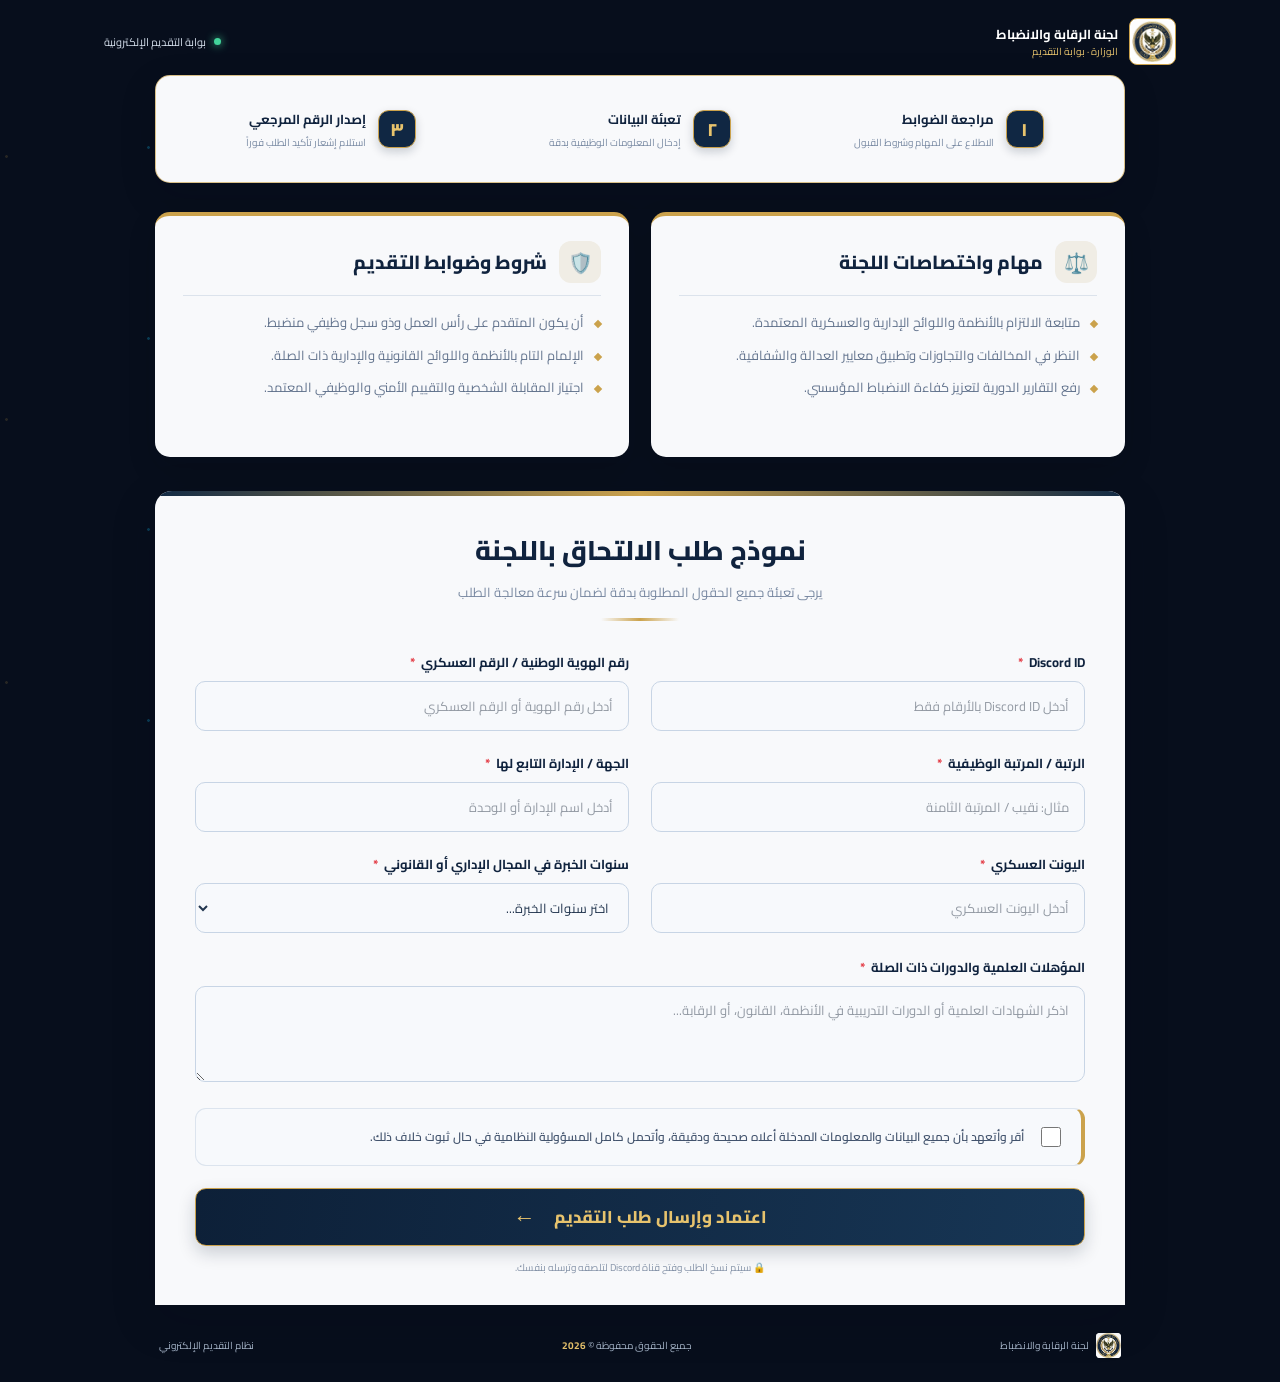
==== apply/index.html @ 3bff74b1 "v1" ====
<!DOCTYPE html>
<html lang="ar" dir="rtl">
<head>
  <meta charset="UTF-8">
  <meta name="viewport" content="width=device-width, initial-scale=1">
  <meta name="theme-color" content="#0b1b30">
  <title>نموذج طلب الالتحاق باللجنة</title>
  <link rel="preconnect" href="https://fonts.googleapis.com">
  <link rel="preconnect" href="https://fonts.gstatic.com" crossorigin>
  <link href="https://fonts.googleapis.com/css2?family=Cairo:wght@400;500;600;700;800&display=swap" rel="stylesheet">
  <link rel="stylesheet" href="style.css">
</head>
<body>
  <div class="backdrop-pattern"></div>
  <header class="site-header">
    <a class="brand" href="#" aria-label="بوابة لجنة الرقابة والانضباط">
      <span class="logo-wrap"><img src="logo.jpg" alt="شعار لجنة الرقابة والانضباط"></span>
      <span><b>لجنة الرقابة والانضباط</b><small>الوزارة · بوابة التقديم</small></span>
    </a>
    <div class="header-note"><i></i> بوابة التقديم الإلكترونية</div>
  </header>

  <main class="page">
    <section class="steps" aria-label="مراحل التقديم">
      <div class="step active"><span>١</span><div><b>مراجعة الضوابط</b><small>الاطلاع على المهام وشروط القبول</small></div></div>
      <div class="step"><span>٢</span><div><b>تعبئة البيانات</b><small>إدخال المعلومات الوظيفية بدقة</small></div></div>
      <div class="step"><span>٣</span><div><b>إصدار الرقم المرجعي</b><small>استلام إشعار تأكيد الطلب فوراً</small></div></div>
    </section>

    <section class="info-grid">
      <article class="info-card">
        <div class="info-title"><span class="info-icon">⚖️</span><h2>مهام واختصاصات اللجنة</h2></div>
        <ul>
          <li>متابعة الالتزام بالأنظمة واللوائح الإدارية والعسكرية المعتمدة.</li>
          <li>النظر في المخالفات والتجاوزات وتطبيق معايير العدالة والشفافية.</li>
          <li>رفع التقارير الدورية لتعزيز كفاءة الانضباط المؤسسي.</li>
        </ul>
      </article>
      <article class="info-card">
        <div class="info-title"><span class="info-icon">🛡️</span><h2>شروط وضوابط التقديم</h2></div>
        <ul>
          <li>أن يكون المتقدم على رأس العمل وذو سجل وظيفي منضبط.</li>
          <li>الإلمام التام بالأنظمة واللوائح القانونية والإدارية ذات الصلة.</li>
          <li>اجتياز المقابلة الشخصية والتقييم الأمني والوظيفي المعتمد.</li>
        </ul>
      </article>
    </section>

    <section class="form-panel" id="application">
      <div class="panel-topline"></div>
      <div class="form-heading">
        <span class="form-kicker">طلب انضمام إلكتروني</span>
        <h1>نموذج طلب الالتحاق باللجنة</h1>
        <p>يرجى تعبئة جميع الحقول المطلوبة بدقة لضمان سرعة معالجة الطلب</p>
        <span class="gold-divider"></span>
      </div>

      <form id="applicationForm">
        <div class="form-grid">
          <div class="field">
            <label for="discordId">Discord ID <em>*</em></label>
            <input id="discordId" name="discordId" type="text" inputmode="numeric" autocomplete="off" placeholder="أدخل Discord ID بالأرقام فقط" required>
          </div>
          <div class="field">
            <label for="nationalId">رقم الهوية الوطنية / الرقم العسكري <em>*</em></label>
            <input id="nationalId" name="nationalId" type="text" inputmode="numeric" placeholder="أدخل رقم الهوية أو الرقم العسكري" required>
          </div>
          <div class="field">
            <label for="rank">الرتبة / المرتبة الوظيفية <em>*</em></label>
            <input id="rank" name="rank" type="text" placeholder="مثال: نقيب / المرتبة الثامنة" required>
          </div>
          <div class="field">
            <label for="department">الجهة / الإدارة التابع لها <em>*</em></label>
            <input id="department" name="department" type="text" placeholder="أدخل اسم الإدارة أو الوحدة" required>
          </div>
          <div class="field">
            <label for="uniform">اليونت العسكري <em>*</em></label>
            <input id="uniform" name="uniform" type="text" placeholder="أدخل اليونت العسكري" required>
          </div>
          <div class="field">
            <label for="experience">سنوات الخبرة في المجال الإداري أو القانوني <em>*</em></label>
            <select id="experience" name="experience" required>
              <option value="" selected disabled>اختر سنوات الخبرة...</option>
              <option>أقل من سنة</option>
              <option>من سنة إلى 3 سنوات</option>
              <option>من 4 إلى 6 سنوات</option>
              <option>من 7 إلى 10 سنوات</option>
              <option>أكثر من 10 سنوات</option>
            </select>
          </div>
          <div class="field full">
            <label for="qualifications">المؤهلات العلمية والدورات ذات الصلة <em>*</em></label>
            <textarea id="qualifications" name="qualifications" rows="3" placeholder="اذكر الشهادات العلمية أو الدورات التدريبية في الأنظمة، القانون، أو الرقابة..." required minlength="10"></textarea>
          </div>
        </div>

        <label class="declaration">
          <input type="checkbox" id="agreement" name="agreement" required>
          <span>أقر وأتعهد بأن جميع البيانات والمعلومات المدخلة أعلاه صحيحة ودقيقة، وأتحمل كامل المسؤولية النظامية في حال ثبوت خلاف ذلك.</span>
        </label>

        <button class="submit-button" type="submit" id="submitButton">
          <span>اعتماد وإرسال طلب التقديم</span><b>←</b>
        </button>
        <p class="privacy-note"><span>🔒</span> سيتم نسخ الطلب وفتح قناة Discord لتلصقه وترسله بنفسك.</p>
        <div class="form-message" id="formMessage" role="status" aria-live="polite"></div>
      </form>
    </section>

    <footer>
      <span class="footer-brand"><img src="logo.jpg" alt=""> لجنة الرقابة والانضباط</span>
      <span>جميع الحقوق محفوظة © <b id="year"></b></span>
      <span>نظام التقديم الإلكتروني</span>
    </footer>
  </main>
  <script src="script.js"></script>
</body>
</html>
---- apply/style.css ----
@import url('https://fonts.googleapis.com/css2?family=Cairo:wght@400;500;600;700;800&display=swap');
:root{--navy:#0b1b30;--navy2:#102743;--gold:#cba24c;--gold2:#e7c36d;--ink:#10233e;--muted:#71819a;--paper:#f8f9fb;--line:#d8e0ea}
*{box-sizing:border-box}
html{scroll-behavior:smooth}
body{margin:0;background:#0b1b30;color:var(--ink);font-family:'Cairo',Tahoma,sans-serif;min-height:100vh}
.backdrop-pattern{position:fixed;inset:0;z-index:-1;opacity:.65;background-color:#0b1b30;background-image:linear-gradient(45deg,#112b48 25%,transparent 25%),linear-gradient(-45deg,#112b48 25%,transparent 25%),linear-gradient(45deg,transparent 75%,#112b48 75%),linear-gradient(-45deg,transparent 75%,#112b48 75%);background-size:30px 30px;background-position:0 0,0 15px,15px -15px,-15px 0}
body:before{content:"";position:absolute;top:0;left:0;right:0;height:62px;border-bottom:4px solid var(--gold);background:#081629;z-index:-1}
.site-header{max-width:1120px;margin:auto;padding:18px 24px 10px;display:flex;align-items:center;justify-content:space-between;color:#fff}
.brand{display:flex;align-items:center;gap:11px;color:white;text-decoration:none}
.logo-wrap{width:47px;height:47px;background:white;border:1px solid var(--gold);border-radius:8px;padding:2px;overflow:hidden}
.logo-wrap img{width:100%;height:100%;object-fit:contain}
.brand span:last-child{display:grid;line-height:1.55}
.brand b{font-size:13px}.brand small{font-size:10px;color:var(--gold2)}
.header-note{font-size:11px;color:#d4deeb;display:flex;align-items:center;gap:8px}
.header-note i{width:7px;height:7px;border-radius:50%;background:#43d49b;box-shadow:0 0 9px #43d49b}
.page{width:min(970px,92%);margin:0 auto}
.steps{background:#f8f9fb;border:1px solid rgba(203,162,76,.65);border-radius:15px;min-height:108px;margin:0 auto 29px;padding:18px 28px;display:grid;grid-template-columns:repeat(3,1fr);align-items:center;gap:14px;box-shadow:0 12px 35px #020b1830}
.step{display:flex;align-items:center;gap:12px;justify-content:center}
.step>span{width:38px;height:38px;display:grid;place-items:center;border-radius:11px;background:#102743;color:var(--gold2);border:1px solid var(--gold);font-size:18px;font-weight:800;box-shadow:0 4px 10px #0b1b3030;flex:none}
.step div{display:grid;gap:2px}.step b{font-size:13px;color:#10233e}.step small{font-size:10px;color:#7a8ba4}
.info-grid{display:grid;grid-template-columns:1fr 1fr;gap:22px;margin-bottom:34px}
.info-card{background:#f8f9fb;border-radius:15px;padding:25px 28px 24px;min-height:245px;border-top:4px solid var(--gold);box-shadow:0 12px 28px #020b1825}
.info-title{display:flex;align-items:center;gap:12px;border-bottom:1px solid #dce3ec;padding-bottom:12px}
.info-icon{width:42px;height:42px;border-radius:12px;background:#f0ede5;display:grid;place-items:center;font-size:20px}
.info-title h2{font-size:19px;margin:0;font-weight:800}
.info-card ul{list-style:none;padding:0;margin:14px 0 0}
.info-card li{position:relative;padding-right:17px;margin:8px 0;color:#62738d;font-size:13px;line-height:1.9}
.info-card li:before{content:"";position:absolute;right:0;top:11px;width:6px;height:6px;background:var(--gold);transform:rotate(45deg)}
.form-panel{position:relative;background:#f8f9fb;border-radius:17px 17px 0 0;overflow:hidden;padding:34px 40px 28px;box-shadow:0 15px 45px #020b1830;margin-bottom:28px}
.panel-topline{height:5px;position:absolute;top:0;left:0;right:0;background:linear-gradient(90deg,#122a45,var(--gold),#122a45)}
.form-heading{text-align:center;margin-bottom:29px}
.form-kicker{display:none}
.form-heading h1{font-size:27px;margin:0 0 5px;font-weight:800;color:#10233e}
.form-heading p{font-size:13px;color:#7888a1;margin:0}
.gold-divider{display:block;width:78px;height:3px;background:linear-gradient(90deg,transparent,var(--gold),transparent);margin:14px auto 0}
.form-grid{display:grid;grid-template-columns:1fr 1fr;column-gap:22px;row-gap:20px}
.field{position:relative;display:flex;flex-direction:column;gap:7px}
.field label{font-size:13px;font-weight:700;color:#10233e}
.field label em{font-style:normal;color:#e33b45;margin-right:3px}
input,select,textarea{font:inherit;color:#23364f;background:#f7f9fc;border:1px solid #c8d5e5;border-radius:10px;outline:none;width:100%;transition:border-color .2s,box-shadow .2s}
input,select{height:50px;padding:0 15px;font-size:13px}
textarea{min-height:91px;padding:12px 15px;font-size:13px;resize:vertical;line-height:1.8}
input:focus,select:focus,textarea:focus{border-color:#c49a43;box-shadow:0 0 0 3px #c49a431c}
input::placeholder,textarea::placeholder{color:#9299a3}
.field select{appearance:auto}
.field.full{grid-column:1/-1;margin-top:2px}
.field-hint{position:absolute;left:12px;bottom:4px;color:#8c9ab0;font-size:9px;pointer-events:none}
.declaration{margin:26px 0 22px;display:flex;align-items:center;gap:13px;padding:15px 17px;background:#f7f9fc;border:1px solid #dce4ee;border-right:4px solid var(--gold);border-radius:11px;color:#42536d;font-size:12px;font-weight:600;line-height:1.9;cursor:pointer}
.declaration input{width:20px;height:20px;flex:none;accent-color:#173452}
.submit-button{width:100%;height:58px;border:1px solid var(--gold);border-radius:11px;background:linear-gradient(100deg,#0d2038,#173655);color:var(--gold2);font-family:inherit;font-size:17px;font-weight:800;cursor:pointer;box-shadow:0 7px 17px #0b1b3030;display:flex;align-items:center;justify-content:center;gap:18px;transition:transform .2s,filter .2s}
.submit-button:hover{transform:translateY(-2px);filter:brightness(1.12)}
.submit-button:disabled{opacity:.65;cursor:wait;transform:none}
.submit-button b{font-size:22px}
.privacy-note{text-align:center;color:#8492a7;font-size:10px;margin:12px 0 0}
.form-message{display:none;margin-top:14px;border-radius:9px;padding:12px 15px;font-size:12px;text-align:center}
.form-message.success{display:block;color:#176b4a;background:#e8f7ef;border:1px solid #bce7d0}
.form-message.error{display:block;color:#a52d35;background:#fff0f0;border:1px solid #f2c7ca}
footer{display:flex;justify-content:space-between;align-items:center;color:#a9b8cc;font-size:10px;padding:0 4px 24px;gap:12px}
.footer-brand{display:flex;align-items:center;gap:7px}
.footer-brand img{width:25px;height:25px;background:#fff;border-radius:4px;object-fit:contain}
footer b{color:var(--gold2)}
@media(max-width:700px){.site-header{padding:13px 5%}.header-note{font-size:0}.header-note i{width:8px;height:8px}.steps{grid-template-columns:1fr;gap:13px;padding:16px 18px;margin-bottom:20px}.step{justify-content:flex-start}.info-grid{grid-template-columns:1fr;gap:14px;margin-bottom:20px}.info-card{min-height:unset;padding:20px}.form-panel{padding:30px 20px 24px}.form-heading h1{font-size:22px}.form-grid{grid-template-columns:1fr;row-gap:16px}.field.full{grid-column:auto}.declaration{align-items:flex-start;font-size:11px;margin:21px 0}.submit-button{font-size:15px}footer{flex-wrap:wrap;justify-content:center;text-align:center;padding-bottom:20px}}



/* Background matched to the plain midnight reference (no checkerboard). */
body {
  background: #070e1c !important;
  position: relative;
  isolation: isolate;
}
.backdrop-pattern {
  position: fixed;
  inset: 0;
  z-index: -1;
  pointer-events: none;
  opacity: 1;
  background-color: #070e1c !important;
  background-image:
    radial-gradient(circle, rgba(16,183,233,.28) 1px, transparent 1.7px),
    radial-gradient(circle, rgba(203,162,76,.16) 1px, transparent 1.7px) !important;
  background-size: 191px 191px, 263px 263px !important;
  background-position: 53px 52px, 138px 25px !important;
}
body:before {
  content: none !important;
  display: none !important;
}


.discord-fallback-link {
  display: inline-block;
  margin: 8px 6px 0;
  padding: 8px 14px;
  border-radius: 8px;
  color: #f2d58e;
  background: #102743;
  border: 1px solid #cba24c;
  text-decoration: none;
  font-weight: 700;
}
.discord-fallback-link.secondary {
  color: #173452;
  background: #fff;
  border-color: #c8d5e5;
}
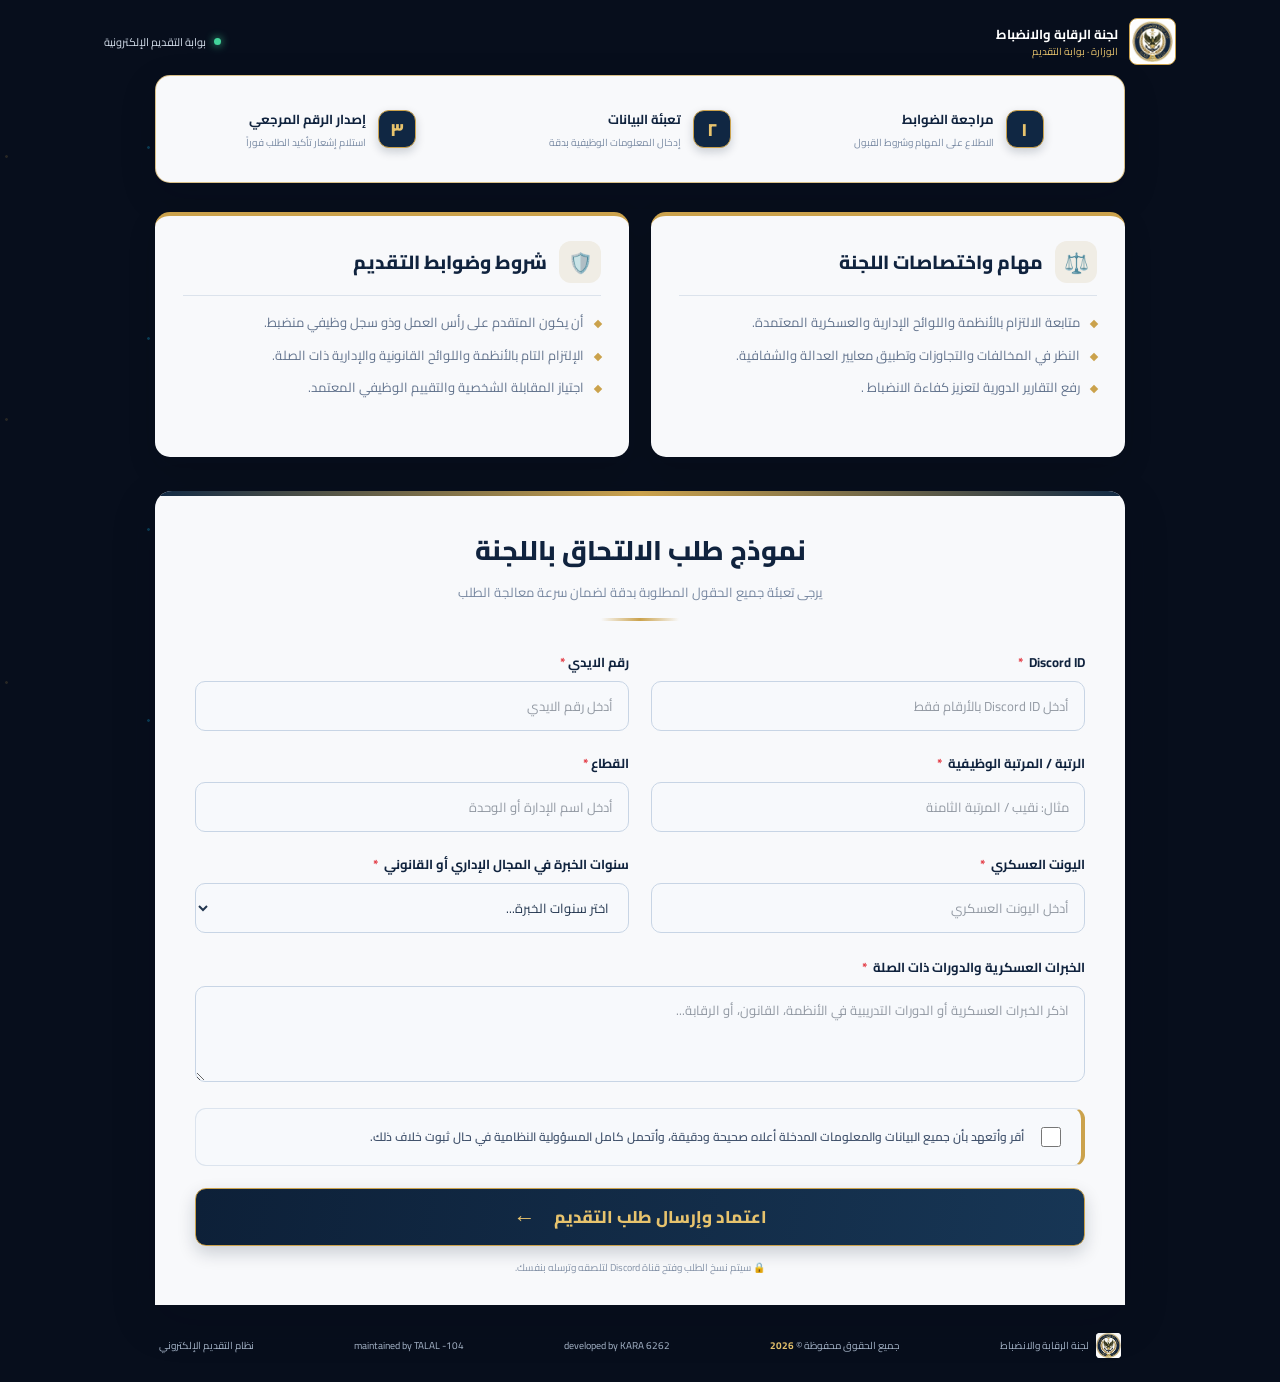
==== commit 1b53d016: "v1.3" ====
--- a/apply/index.html
+++ b/apply/index.html
@@ -33,15 +33,15 @@
         <ul>
           <li>متابعة الالتزام بالأنظمة واللوائح الإدارية والعسكرية المعتمدة.</li>
           <li>النظر في المخالفات والتجاوزات وتطبيق معايير العدالة والشفافية.</li>
-          <li>رفع التقارير الدورية لتعزيز كفاءة الانضباط المؤسسي.</li>
+          <li>رفع التقارير الدورية لتعزيز كفاءة الانضباط .</li>
         </ul>
       </article>
       <article class="info-card">
         <div class="info-title"><span class="info-icon">🛡️</span><h2>شروط وضوابط التقديم</h2></div>
         <ul>
           <li>أن يكون المتقدم على رأس العمل وذو سجل وظيفي منضبط.</li>
-          <li>الإلمام التام بالأنظمة واللوائح القانونية والإدارية ذات الصلة.</li>
-          <li>اجتياز المقابلة الشخصية والتقييم الأمني والوظيفي المعتمد.</li>
+          <li>الإلتزام التام بالأنظمة واللوائح القانونية والإدارية ذات الصلة.</li>
+          <li>اجتياز المقابلة الشخصية والتقييم الوظيفي المعتمد.</li>
         </ul>
       </article>
     </section>
@@ -62,15 +62,15 @@
             <input id="discordId" name="discordId" type="text" inputmode="numeric" autocomplete="off" placeholder="أدخل Discord ID بالأرقام فقط" required>
           </div>
           <div class="field">
-            <label for="nationalId">رقم الهوية الوطنية / الرقم العسكري <em>*</em></label>
-            <input id="nationalId" name="nationalId" type="text" inputmode="numeric" placeholder="أدخل رقم الهوية أو الرقم العسكري" required>
+            <label for="nationalId">رقم الايدي<em>*</em></label>
+            <input id="nationalId" name="nationalId" type="text" inputmode="numeric" placeholder="أدخل رقم الايدي" required>
           </div>
           <div class="field">
             <label for="rank">الرتبة / المرتبة الوظيفية <em>*</em></label>
             <input id="rank" name="rank" type="text" placeholder="مثال: نقيب / المرتبة الثامنة" required>
           </div>
           <div class="field">
-            <label for="department">الجهة / الإدارة التابع لها <em>*</em></label>
+            <label for="department">القطاع<em>*</em></label>
             <input id="department" name="department" type="text" placeholder="أدخل اسم الإدارة أو الوحدة" required>
           </div>
           <div class="field">
@@ -89,8 +89,8 @@
             </select>
           </div>
           <div class="field full">
-            <label for="qualifications">المؤهلات العلمية والدورات ذات الصلة <em>*</em></label>
-            <textarea id="qualifications" name="qualifications" rows="3" placeholder="اذكر الشهادات العلمية أو الدورات التدريبية في الأنظمة، القانون، أو الرقابة..." required minlength="10"></textarea>
+            <label for="qualifications">الخبرات العسكرية والدورات ذات الصلة <em>*</em></label>
+            <textarea id="qualifications" name="qualifications" rows="3" placeholder="اذكر الخبرات العسكرية أو الدورات التدريبية في الأنظمة، القانون، أو الرقابة..." required minlength="10"></textarea>
           </div>
         </div>
 
@@ -110,6 +110,8 @@
     <footer>
       <span class="footer-brand"><img src="logo.jpg" alt=""> لجنة الرقابة والانضباط</span>
       <span>جميع الحقوق محفوظة © <b id="year"></b></span>
+      <span>developed by KARA 6262</span>
+      <span>maintained by TALAL -104</span>
       <span>نظام التقديم الإلكتروني</span>
     </footer>
   </main>
